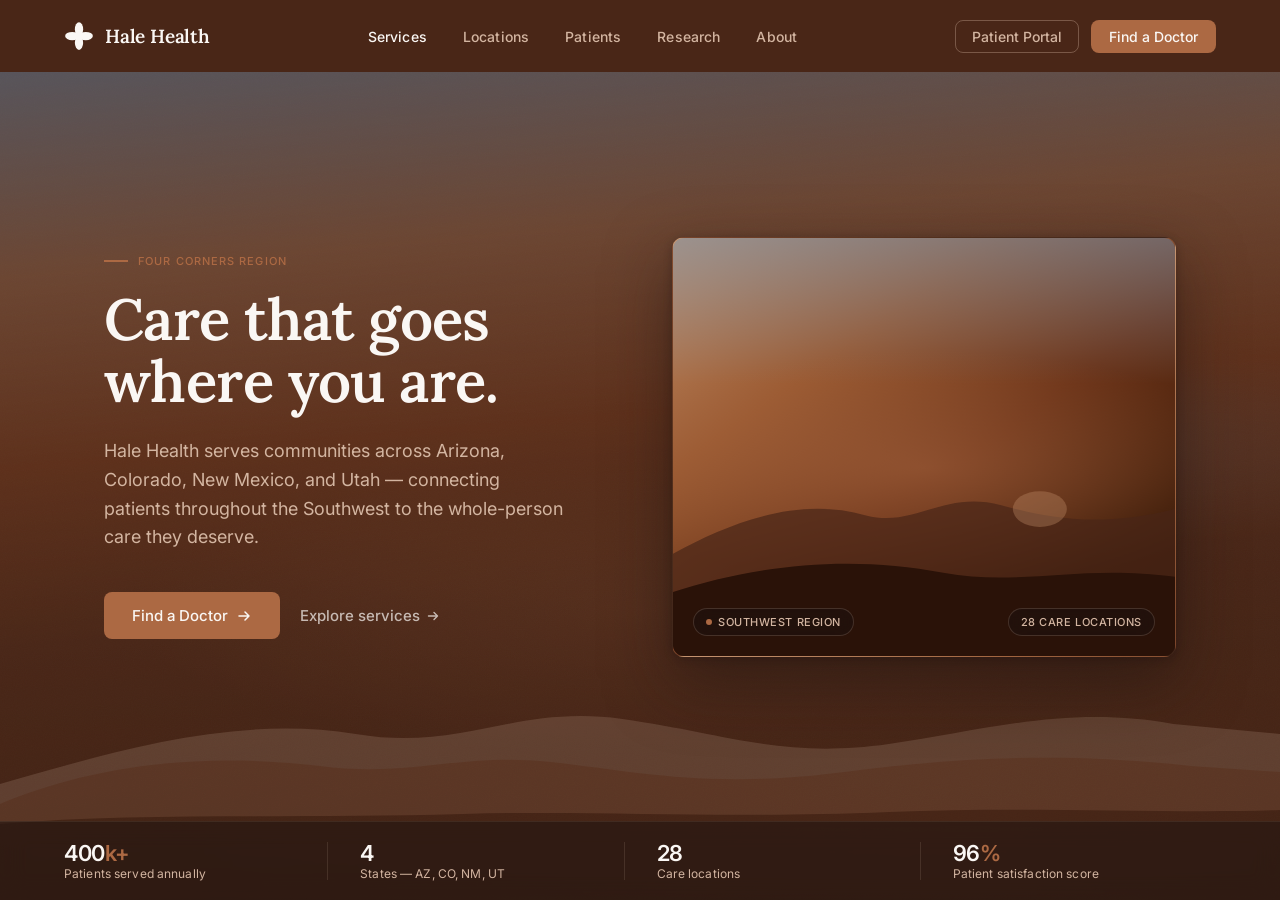
==== landing-page.html @ 3e887ca0 "Add Hale Health landing page above-the-fold mockup Full-viewport hero with brand-compliant nav, Lora" ====
<!DOCTYPE html>
<html lang="en">
<head>
  <meta charset="UTF-8">
  <meta name="viewport" content="width=device-width, initial-scale=1.0">
  <title>Hale Health — Care for the Four Corners Region</title>
  <link href="https://fonts.googleapis.com/css2?family=Lora:ital,wght@0,400;0,600;1,400&family=Inter:wght@400;500;600&display=swap" rel="stylesheet">
  <style>
    *, *::before, *::after { margin: 0; padding: 0; box-sizing: border-box; }

    :root {
      --espresso:   #492617;
      --terracotta: #AC6943;
      --blush:      #D3B5A1;
      --denim:      #4A7FBD;
      --offwhite:   #FAF7F4;
      --warmgray:   #6B6460;
      --nearblack:  #1C1210;
    }

    html, body {
      height: 100%;
      font-family: 'Inter', sans-serif;
      background: var(--offwhite);
      color: var(--nearblack);
      -webkit-font-smoothing: antialiased;
    }

    /* ─── NAV ──────────────────────────────────────────────── */

    nav {
      position: relative;
      z-index: 10;
      background: var(--espresso);
      height: 72px;
      padding: 0 64px;
      display: flex;
      align-items: center;
      justify-content: space-between;
    }

    .nav-logo {
      display: flex;
      align-items: center;
      gap: 11px;
      text-decoration: none;
      flex-shrink: 0;
    }

    .nav-mark {
      color: var(--offwhite);
      display: block;
      flex-shrink: 0;
    }

    .nav-wordmark {
      font-family: 'Lora', serif;
      font-weight: 600;
      font-size: 19px;
      color: var(--offwhite);
      letter-spacing: -0.01em;
      line-height: 1;
    }

    .nav-links {
      display: flex;
      align-items: center;
      gap: 36px;
      list-style: none;
    }

    .nav-links a {
      font-family: 'Inter', sans-serif;
      font-weight: 500;
      font-size: 14px;
      color: var(--blush);
      text-decoration: none;
      letter-spacing: 0.01em;
      transition: color 120ms;
    }

    .nav-links a:hover {
      color: var(--offwhite);
    }

    .nav-links a.active {
      color: var(--offwhite);
    }

    .nav-right {
      display: flex;
      align-items: center;
      gap: 12px;
    }

    .nav-btn-ghost {
      font-family: 'Inter', sans-serif;
      font-weight: 500;
      font-size: 14px;
      color: var(--blush);
      text-decoration: none;
      padding: 7px 16px;
      border-radius: 8px;
      border: 1.5px solid rgba(211,181,161,0.35);
      transition: border-color 120ms, color 120ms;
    }

    .nav-btn-ghost:hover {
      border-color: var(--blush);
      color: var(--offwhite);
    }

    .nav-btn-primary {
      font-family: 'Inter', sans-serif;
      font-weight: 500;
      font-size: 14px;
      color: var(--offwhite);
      text-decoration: none;
      padding: 8px 18px;
      border-radius: 8px;
      background: var(--terracotta);
      border: none;
      transition: background 120ms;
    }

    .nav-btn-primary:hover {
      background: #8E5030;
    }

    /* ─── HERO ─────────────────────────────────────────────── */

    .hero {
      height: calc(100vh - 72px);
      min-height: 580px;
      position: relative;
      overflow: hidden;
      display: flex;
      flex-direction: column;
    }

    /* Southwest landscape layers — built with CSS, no photo needed */
    .hero-bg {
      position: absolute;
      inset: 0;
      /* Sky → horizon → mesa → deep earth */
      background: linear-gradient(
        175deg,
        #6B93B8  0%,
        #9B7056 22%,
        #7A3D20 42%,
        #492617 62%,
        #2E160A 100%
      );
    }

    /* Mesa silhouette layers */
    .hero-bg::before {
      content: '';
      position: absolute;
      inset: 0;
      background:
        radial-gradient(ellipse 120% 55% at 75% 85%, rgba(73,38,23,0.75) 0%, transparent 55%),
        radial-gradient(ellipse 80%  35% at 50% 65%, rgba(172,105,67,0.3)  0%, transparent 50%),
        radial-gradient(ellipse 50%  20% at 85% 45%, rgba(107,147,184,0.2) 0%, transparent 60%);
    }

    /* Espresso overlay (the brand-spec 60% dark wash) */
    .hero-overlay {
      position: absolute;
      inset: 0;
      background: rgba(73,38,23,0.58);
    }

    /* Grain texture feel — very subtle */
    .hero-grain {
      position: absolute;
      inset: 0;
      opacity: 0.025;
      background-image: url("data:image/svg+xml,%3Csvg viewBox='0 0 256 256' xmlns='http://www.w3.org/2000/svg'%3E%3Cfilter id='n'%3E%3CfeTurbulence type='fractalNoise' baseFrequency='0.9' numOctaves='4' stitchTiles='stitch'/%3E%3C/filter%3E%3Crect width='100%25' height='100%25' filter='url(%23n)'/%3E%3C/svg%3E");
      background-repeat: repeat;
      background-size: 256px;
    }

    /* Main content area */
    .hero-inner {
      position: relative;
      z-index: 1;
      flex: 1;
      display: grid;
      grid-template-columns: 1fr 1fr;
      max-width: 1200px;
      width: 100%;
      margin: 0 auto;
      padding: 0 64px;
      align-items: center;
      gap: 64px;
    }

    /* ── Left: text block ── */

    .hero-text {
      padding: 0;
    }

    .hero-eyebrow {
      font-family: 'Inter', sans-serif;
      font-weight: 500;
      font-size: 11px;
      letter-spacing: 0.1em;
      text-transform: uppercase;
      color: var(--terracotta);
      margin-bottom: 20px;
      display: flex;
      align-items: center;
      gap: 10px;
    }

    .hero-eyebrow::before {
      content: '';
      display: block;
      width: 24px;
      height: 1.5px;
      background: var(--terracotta);
      flex-shrink: 0;
    }

    .hero-headline {
      font-family: 'Lora', serif;
      font-weight: 600;
      font-size: 58px;
      line-height: 1.08;
      color: var(--offwhite);
      letter-spacing: -0.01em;
      margin-bottom: 24px;
    }

    .hero-body {
      font-family: 'Inter', sans-serif;
      font-weight: 400;
      font-size: 18px;
      line-height: 1.6;
      color: var(--blush);
      margin-bottom: 40px;
      max-width: 460px;
    }

    .hero-actions {
      display: flex;
      align-items: center;
      gap: 20px;
    }

    .btn-primary {
      display: inline-flex;
      align-items: center;
      gap: 8px;
      background: var(--terracotta);
      color: var(--offwhite);
      font-family: 'Inter', sans-serif;
      font-weight: 500;
      font-size: 15px;
      padding: 14px 28px;
      border-radius: 8px;
      text-decoration: none;
      transition: background 120ms;
      border: none;
      cursor: pointer;
      white-space: nowrap;
    }

    .btn-primary:hover {
      background: #8E5030;
    }

    .btn-primary svg {
      flex-shrink: 0;
    }

    .hero-link {
      font-family: 'Inter', sans-serif;
      font-weight: 500;
      font-size: 15px;
      color: rgba(250,247,244,0.7);
      text-decoration: none;
      display: flex;
      align-items: center;
      gap: 6px;
      transition: color 120ms;
    }

    .hero-link:hover {
      color: var(--offwhite);
    }

    /* ── Right: photo card ── */

    .hero-image-card {
      position: relative;
      height: 420px;
      border-radius: 12px;
      overflow: hidden;
      /* Warm Southwest landscape gradient for image placeholder */
      background: linear-gradient(
        145deg,
        #C4916B 0%,
        #9A5A32 30%,
        #6B3318 55%,
        #3D1B08 80%,
        #2A1208 100%
      );
      border: 1px solid rgba(211,181,161,0.12);
      box-shadow: 0 24px 64px rgba(28,18,16,0.5), 0 2px 8px rgba(28,18,16,0.3);
    }

    /* Abstract mesa horizon inside the card */
    .hero-image-card::before {
      content: '';
      position: absolute;
      inset: 0;
      background:
        /* Sky band at top */
        linear-gradient(to bottom, rgba(107,147,184,0.45) 0%, transparent 35%),
        /* Horizon glow */
        radial-gradient(ellipse 100% 40% at 50% 55%, rgba(172,105,67,0.5) 0%, transparent 70%);
    }

    /* Mesa layered shapes */
    .mesa-layer {
      position: absolute;
      bottom: 0;
      left: 0;
      right: 0;
    }

    /* Image card label */
    .card-label {
      position: absolute;
      bottom: 20px;
      left: 20px;
      right: 20px;
      display: flex;
      align-items: center;
      justify-content: space-between;
    }

    .card-tag {
      display: inline-flex;
      align-items: center;
      gap: 6px;
      background: rgba(28,18,16,0.55);
      backdrop-filter: blur(8px);
      border: 1px solid rgba(211,181,161,0.2);
      padding: 6px 12px;
      border-radius: 999px;
      font-family: 'Inter', sans-serif;
      font-weight: 500;
      font-size: 11px;
      color: var(--blush);
      letter-spacing: 0.05em;
      text-transform: uppercase;
    }

    .card-dot {
      width: 6px;
      height: 6px;
      border-radius: 50%;
      background: var(--terracotta);
      flex-shrink: 0;
    }

    /* ── Stats bar ── */

    .hero-stats {
      position: relative;
      z-index: 1;
      border-top: 1px solid rgba(211,181,161,0.1);
      background: rgba(28,18,16,0.5);
      backdrop-filter: blur(12px);
      padding: 20px 64px;
      display: flex;
      align-items: center;
      gap: 0;
    }

    .stat-item {
      flex: 1;
      display: flex;
      flex-direction: column;
      gap: 4px;
      padding: 0 32px;
    }

    .stat-item:first-child {
      padding-left: 0;
    }

    .stat-item + .stat-item {
      border-left: 1px solid rgba(211,181,161,0.15);
    }

    .stat-value {
      font-family: 'Inter', sans-serif;
      font-weight: 600;
      font-size: 22px;
      color: var(--offwhite);
      letter-spacing: -0.02em;
      line-height: 1;
    }

    .stat-label {
      font-family: 'Inter', sans-serif;
      font-weight: 400;
      font-size: 12px;
      color: var(--blush);
      letter-spacing: 0.01em;
      line-height: 1;
    }

    .stat-accent {
      color: var(--terracotta);
    }
  </style>
</head>
<body>

  <!-- ─── NAV ─────────────────────────────────────────────── -->
  <nav>

    <a href="#" class="nav-logo">
      <!-- Petals mark: four overlapping ellipses, cardinal arrangement -->
      <svg class="nav-mark" width="30" height="30" viewBox="0 0 40 40" fill="none" xmlns="http://www.w3.org/2000/svg">
        <ellipse cx="20" cy="11"  rx="5.5" ry="9.5" fill="currentColor"/>
        <ellipse cx="29" cy="20"  rx="9.5" ry="5.5" fill="currentColor"/>
        <ellipse cx="20" cy="29"  rx="5.5" ry="9.5" fill="currentColor"/>
        <ellipse cx="11" cy="20"  rx="9.5" ry="5.5" fill="currentColor"/>
      </svg>
      <span class="nav-wordmark">Hale Health</span>
    </a>

    <ul class="nav-links">
      <li><a href="#" class="active">Services</a></li>
      <li><a href="#">Locations</a></li>
      <li><a href="#">Patients</a></li>
      <li><a href="#">Research</a></li>
      <li><a href="#">About</a></li>
    </ul>

    <div class="nav-right">
      <a href="#" class="nav-btn-ghost">Patient Portal</a>
      <a href="#" class="nav-btn-primary">Find a Doctor</a>
    </div>

  </nav>

  <!-- ─── HERO ─────────────────────────────────────────────── -->
  <section class="hero">

    <div class="hero-bg"></div>
    <div class="hero-overlay"></div>
    <div class="hero-grain"></div>

    <!-- SVG mesa silhouettes layered into the background -->
    <svg style="position:absolute;bottom:56px;left:0;right:0;width:100%;height:240px;z-index:0;opacity:0.18" viewBox="0 0 1440 240" preserveAspectRatio="none" fill="none" xmlns="http://www.w3.org/2000/svg">
      <!-- Back mesa range -->
      <path d="M0 180 C120 150, 260 110, 400 130 C520 148, 580 100, 700 115 C820 130, 880 155, 1000 140 C1100 128, 1200 100, 1320 120 L1440 130 L1440 240 L0 240Z" fill="#D3B5A1"/>
      <!-- Mid mesa -->
      <path d="M0 200 C80 170, 200 145, 360 162 C460 174, 520 148, 620 158 C720 168, 800 185, 950 168 C1080 153, 1200 148, 1340 162 L1440 168 L1440 240 L0 240Z" fill="#AC6943" opacity="0.6"/>
      <!-- Foreground ground -->
      <path d="M0 220 C160 208, 320 215, 520 210 C680 206, 800 215, 1000 208 C1160 202, 1320 210, 1440 206 L1440 240 L0 240Z" fill="#492617"/>
    </svg>

    <div class="hero-inner">

      <!-- Left: text -->
      <div class="hero-text">
        <p class="hero-eyebrow">Four Corners Region</p>
        <h1 class="hero-headline">Care that goes<br>where you are.</h1>
        <p class="hero-body">
          Hale Health serves communities across Arizona, Colorado, New Mexico,
          and Utah — connecting patients throughout the Southwest to the
          whole-person care they deserve.
        </p>
        <div class="hero-actions">
          <a href="#" class="btn-primary">
            Find a Doctor
            <svg width="16" height="16" viewBox="0 0 16 16" fill="none">
              <path d="M3 8h10M9 4l4 4-4 4" stroke="currentColor" stroke-width="1.5" stroke-linecap="round" stroke-linejoin="round"/>
            </svg>
          </a>
          <a href="#" class="hero-link">
            Explore services
            <svg width="14" height="14" viewBox="0 0 14 14" fill="none">
              <path d="M2.5 7h9M8 3.5l3.5 3.5L8 10.5" stroke="currentColor" stroke-width="1.4" stroke-linecap="round" stroke-linejoin="round"/>
            </svg>
          </a>
        </div>
      </div>

      <!-- Right: image card -->
      <div class="hero-image-card">

        <!-- Desert sky gradient layer (applied via ::before) -->

        <!-- Mesa silhouette inside card -->
        <svg style="position:absolute;bottom:0;left:0;width:100%;height:55%;z-index:0" viewBox="0 0 520 180" preserveAspectRatio="none" fill="none" xmlns="http://www.w3.org/2000/svg">
          <path d="M0 100 C60 75, 130 55, 200 70 C250 80, 280 50, 340 62 C390 72, 440 80, 520 65 L520 180 L0 180Z" fill="#492617" opacity="0.7"/>
          <path d="M0 130 C80 110, 180 100, 280 115 C360 126, 420 108, 520 118 L520 180 L0 180Z" fill="#2A1208"/>
          <!-- Sun/light orb near horizon -->
          <ellipse cx="380" cy="65" rx="28" ry="14" fill="#C4916B" opacity="0.35"/>
        </svg>

        <!-- Floating card label -->
        <div class="card-label">
          <span class="card-tag">
            <span class="card-dot"></span>
            Southwest Region
          </span>
          <span class="card-tag">
            28 Care Locations
          </span>
        </div>

      </div>

    </div>

    <!-- Stats bar -->
    <div class="hero-stats">
      <div class="stat-item">
        <span class="stat-value">400<span class="stat-accent">k+</span></span>
        <span class="stat-label">Patients served annually</span>
      </div>
      <div class="stat-item">
        <span class="stat-value">4</span>
        <span class="stat-label">States — AZ, CO, NM, UT</span>
      </div>
      <div class="stat-item">
        <span class="stat-value">28</span>
        <span class="stat-label">Care locations</span>
      </div>
      <div class="stat-item">
        <span class="stat-value">96<span class="stat-accent">%</span></span>
        <span class="stat-label">Patient satisfaction score</span>
      </div>
    </div>

  </section>

</body>
</html>
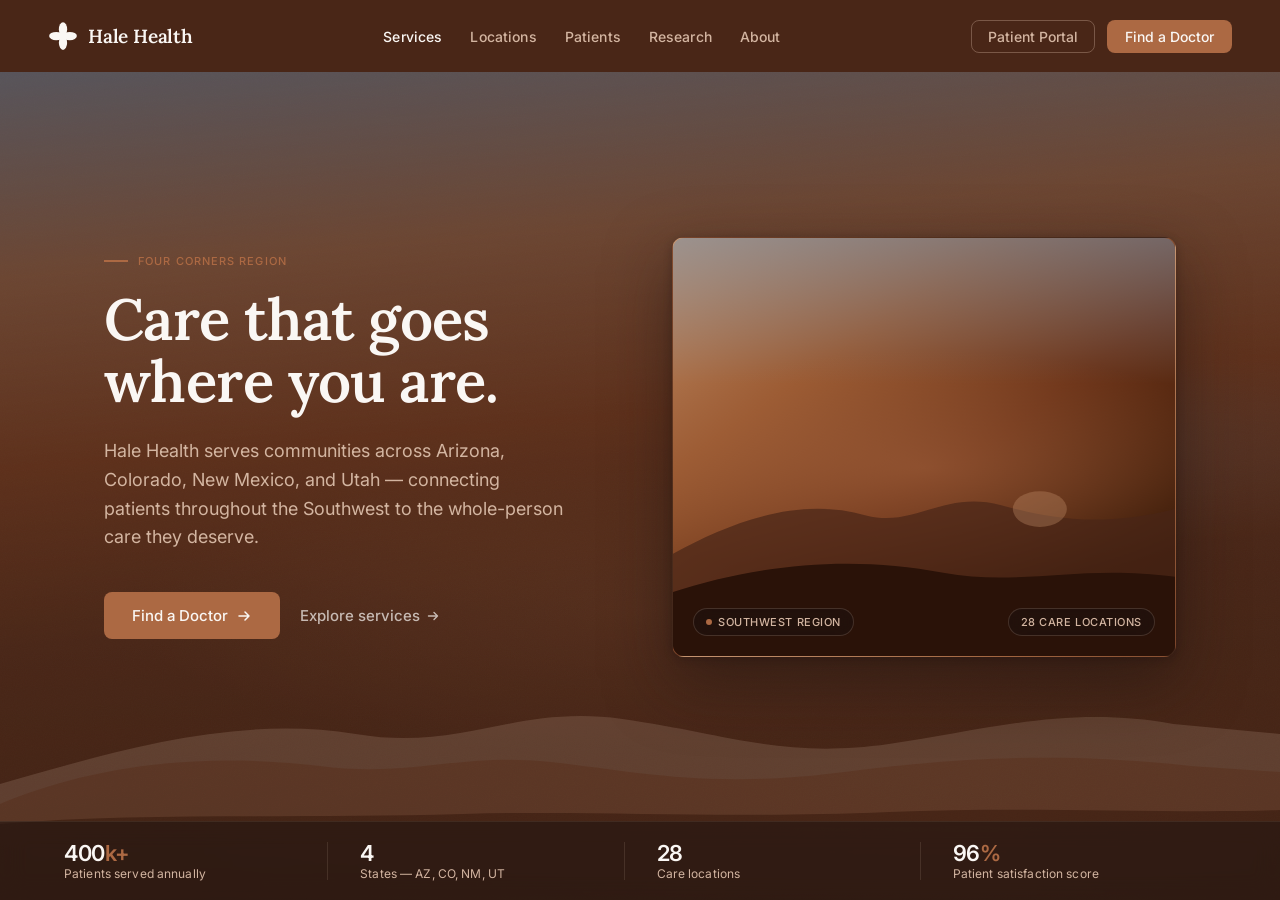
==== commit 903f4691: "Fix nav layout crowding at smaller viewports Switch nav to grid layout (auto 1fr auto) so links cent" ====
--- a/landing-page.html
+++ b/landing-page.html
@@ -33,18 +33,20 @@
       z-index: 10;
       background: var(--espresso);
       height: 72px;
-      padding: 0 64px;
-      display: flex;
-      align-items: center;
-      justify-content: space-between;
+      padding: 0 48px;
+      display: grid;
+      grid-template-columns: auto 1fr auto;
+      align-items: center;
+      gap: 32px;
     }
 
     .nav-logo {
       display: flex;
       align-items: center;
-      gap: 11px;
+      gap: 10px;
       text-decoration: none;
       flex-shrink: 0;
+      white-space: nowrap;
     }
 
     .nav-mark {
@@ -65,7 +67,8 @@
     .nav-links {
       display: flex;
       align-items: center;
-      gap: 36px;
+      justify-content: center;
+      gap: 28px;
       list-style: none;
     }
 
